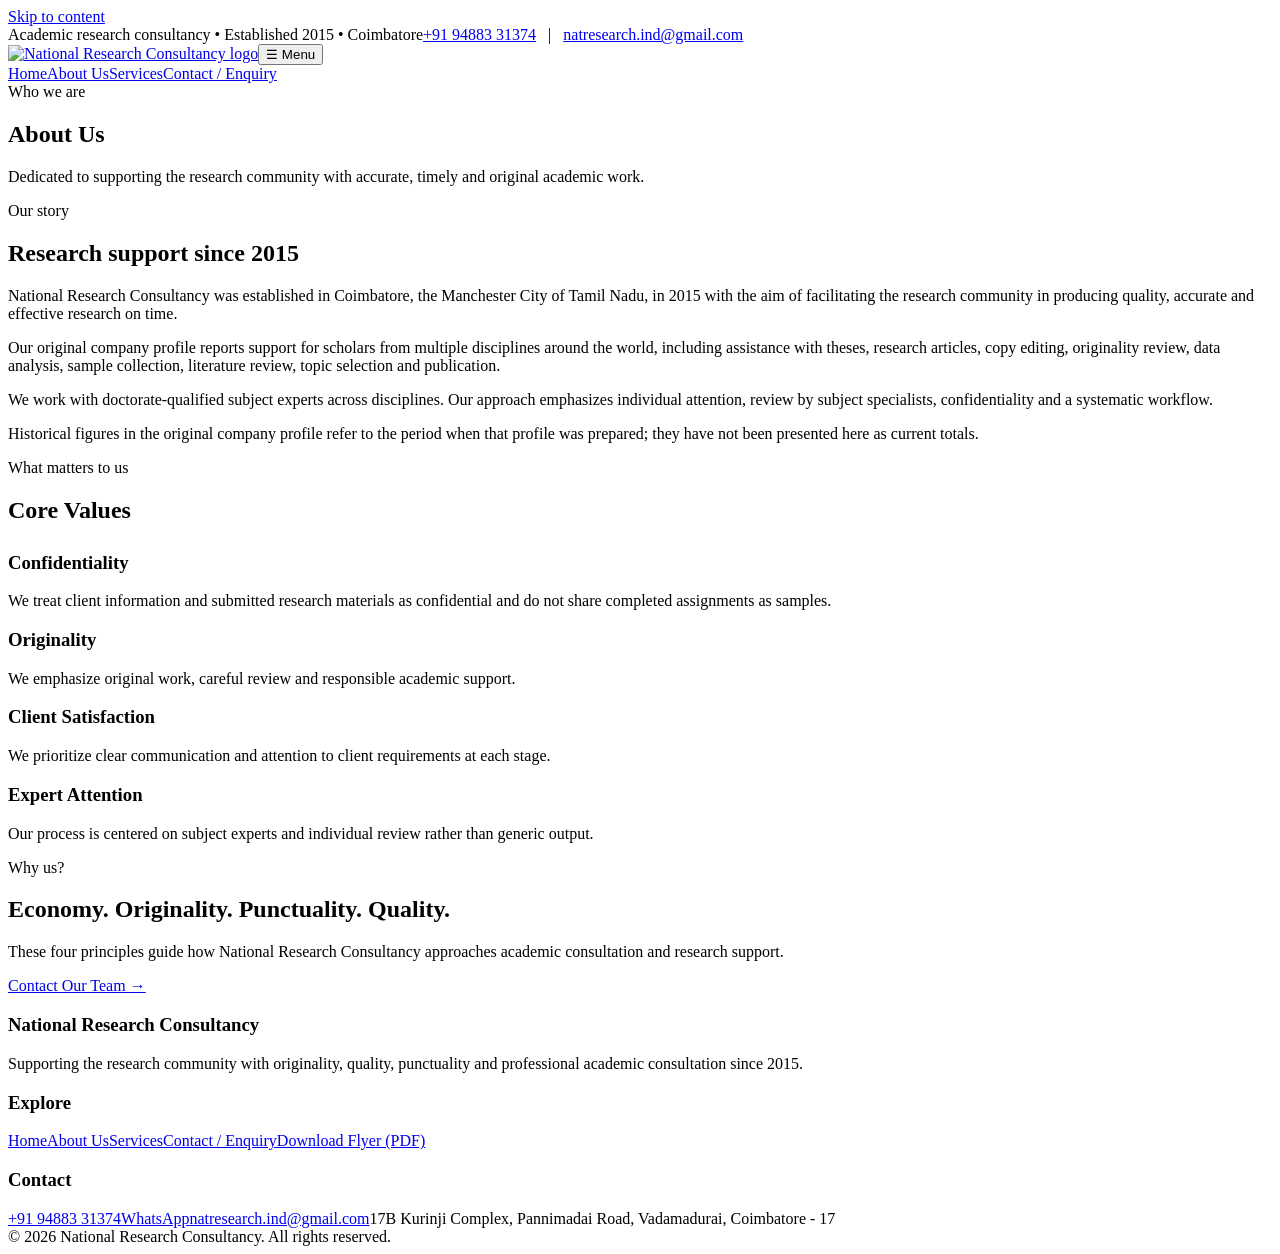
==== about.html @ ffbade4e "Add files via upload" ====
<!doctype html><html lang="en"><head><meta charset="utf-8"><meta name="viewport" content="width=device-width,initial-scale=1"><meta name="description" content="Learn about National Research Consultancy, established in Coimbatore in 2015, and its commitment to originality, confidentiality and quality."><meta name="theme-color" content="#102b52"><title>About Us | National Research Consultancy</title><link rel="icon" href="favicon.ico"><link rel="stylesheet" href="assets/css/style.css"></head><body><a class="skip" href="#main">Skip to content</a><div class="topbar"><div class="container"><span>Academic research consultancy • Established 2015 • Coimbatore</span><span><a href="tel:+919488331374">+91 94883 31374</a> &nbsp; | &nbsp; <a href="mailto:natresearch.ind@gmail.com">natresearch.ind@gmail.com</a></span></div></div><header class="header"><div class="container header-inner"><a class="brand" href="index.html" aria-label="National Research Consultancy home"><img src="assets/images/logo.webp" alt="National Research Consultancy logo"></a><button class="menu-toggle" type="button" aria-expanded="false" aria-controls="site-nav">☰ Menu</button><nav id="site-nav" class="nav" aria-label="Main navigation"><a href="index.html">Home</a><a href="about.html" aria-current="page">About Us</a><a href="services.html">Services</a><a href="contact.html">Contact / Enquiry</a></nav></div></header><main id="main"><section class="page-banner"><div class="container"><span class="eyebrow">Who we are</span><h1>About Us</h1><p>Dedicated to supporting the research community with accurate, timely and original academic work.</p></div></section><section class="section"><div class="container prose"><span class="eyebrow">Our story</span><h2 class="section-title">Research support since 2015</h2><p>National Research Consultancy was established in Coimbatore, the Manchester City of Tamil Nadu, in 2015 with the aim of facilitating the research community in producing quality, accurate and effective research on time.</p><p>Our original company profile reports support for scholars from multiple disciplines around the world, including assistance with theses, research articles, copy editing, originality review, data analysis, sample collection, literature review, topic selection and publication.</p><p>We work with doctorate-qualified subject experts across disciplines. Our approach emphasizes individual attention, review by subject specialists, confidentiality and a systematic workflow.</p><p class="note">Historical figures in the original company profile refer to the period when that profile was prepared; they have not been presented here as current totals.</p></div></section><section class="section section-soft"><div class="container"><span class="eyebrow">What matters to us</span><h2 class="section-title">Core Values</h2><div class="grid grid-2" style="margin-top:28px"><div class="card"><h3>Confidentiality</h3><p>We treat client information and submitted research materials as confidential and do not share completed assignments as samples.</p></div><div class="card"><h3>Originality</h3><p>We emphasize original work, careful review and responsible academic support.</p></div><div class="card"><h3>Client Satisfaction</h3><p>We prioritize clear communication and attention to client requirements at each stage.</p></div><div class="card"><h3>Expert Attention</h3><p>Our process is centered on subject experts and individual review rather than generic output.</p></div></div></div></section><section class="section"><div class="container"><span class="eyebrow">Why us?</span><h2 class="section-title">Economy. Originality. Punctuality. Quality.</h2><p class="lead">These four principles guide how National Research Consultancy approaches academic consultation and research support.</p><div class="actions"><a class="btn btn-navy" href="contact.html">Contact Our Team →</a></div></div></section></main><footer class="footer"><div class="container"><div class="footer-grid"><div><h3>National Research Consultancy</h3><p>Supporting the research community with originality, quality, punctuality and professional academic consultation since 2015.</p></div><div><h3>Explore</h3><div class="footer-links"><a href="index.html">Home</a><a href="about.html" aria-current="page">About Us</a><a href="services.html">Services</a><a href="contact.html">Contact / Enquiry</a><a href="assets/downloads/NRC-Company-Flyer.pdf" download>Download Flyer (PDF)</a></div></div><div><h3>Contact</h3><div class="footer-links"><a href="tel:+919488331374">+91 94883 31374</a><a href="https://wa.me/919488331374" target="_blank" rel="noopener noreferrer">WhatsApp</a><a href="mailto:natresearch.ind@gmail.com">natresearch.ind@gmail.com</a><span>17B Kurinji Complex, Pannimadai Road, Vadamadurai, Coimbatore - 17</span></div></div></div><div class="copyright">© <span data-year>2026</span> National Research Consultancy. All rights reserved.</div></div></footer><script src="assets/js/main.js" defer></script></body></html>
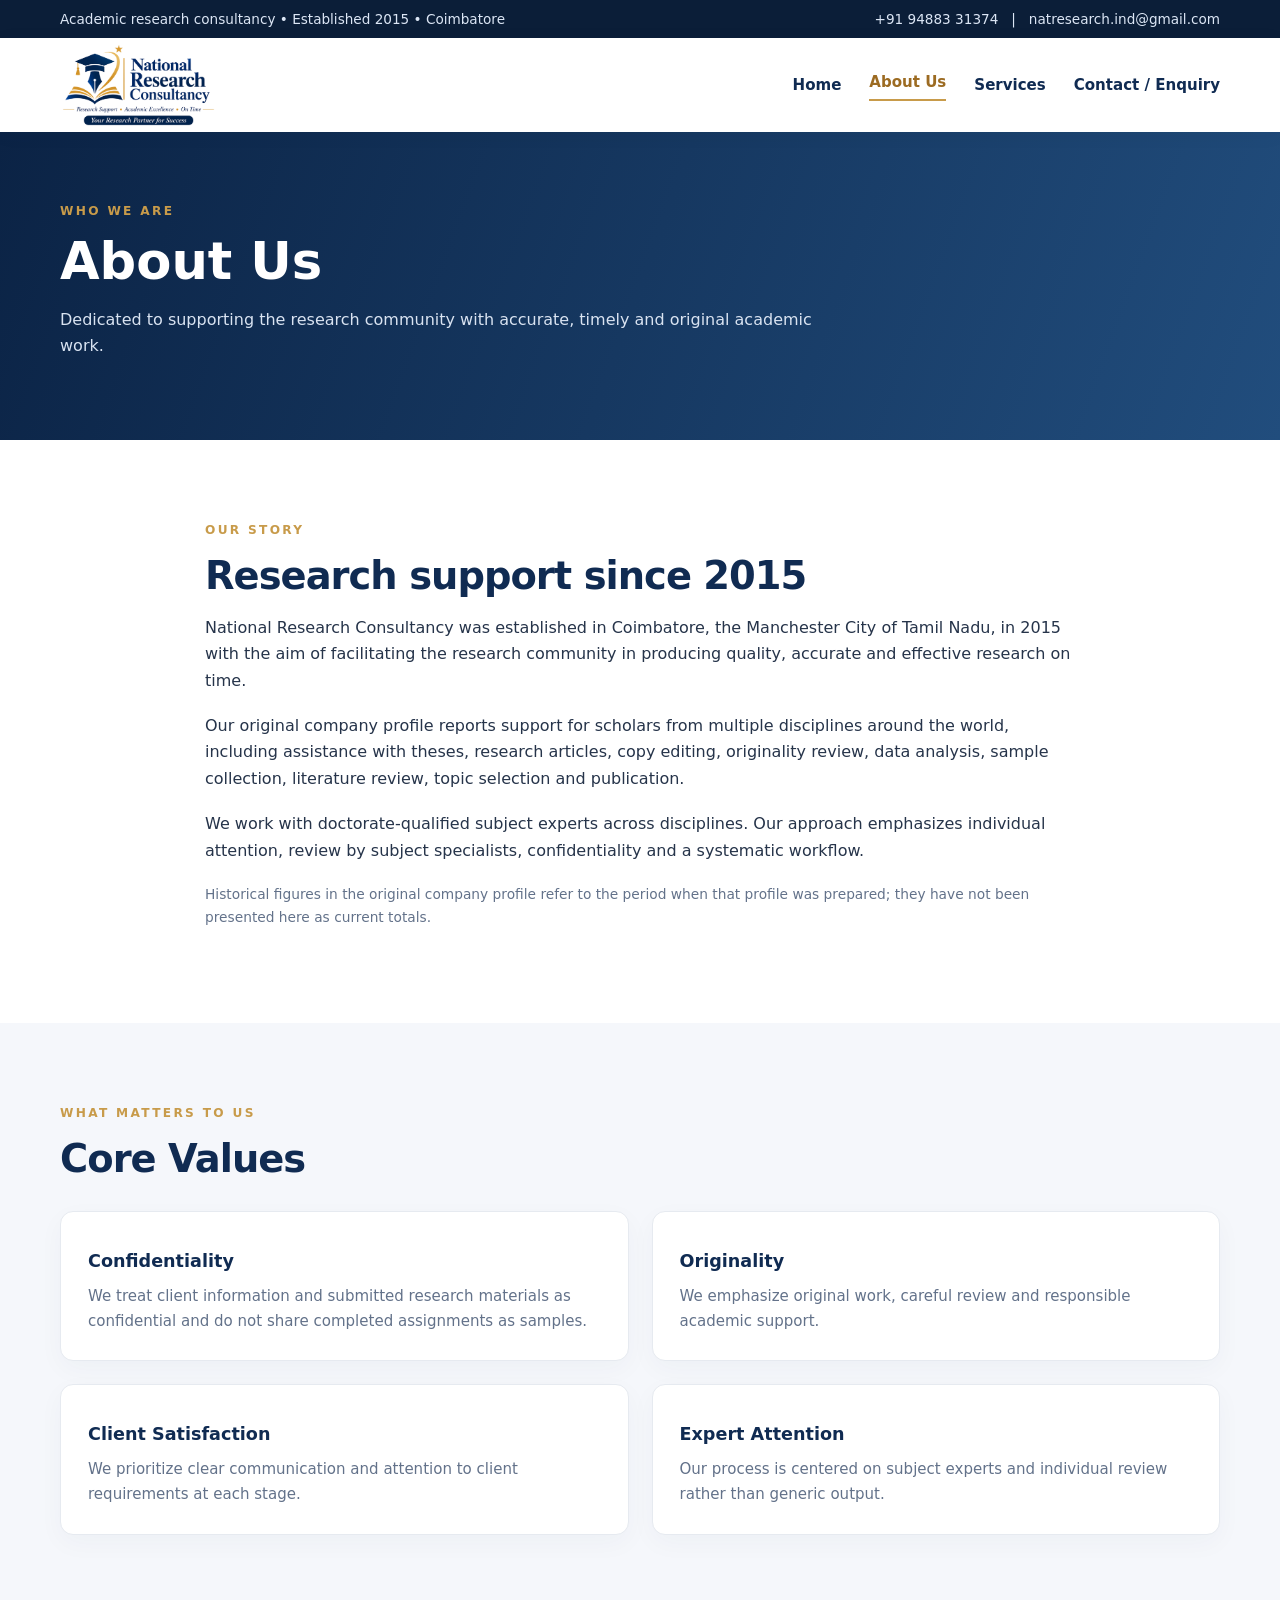
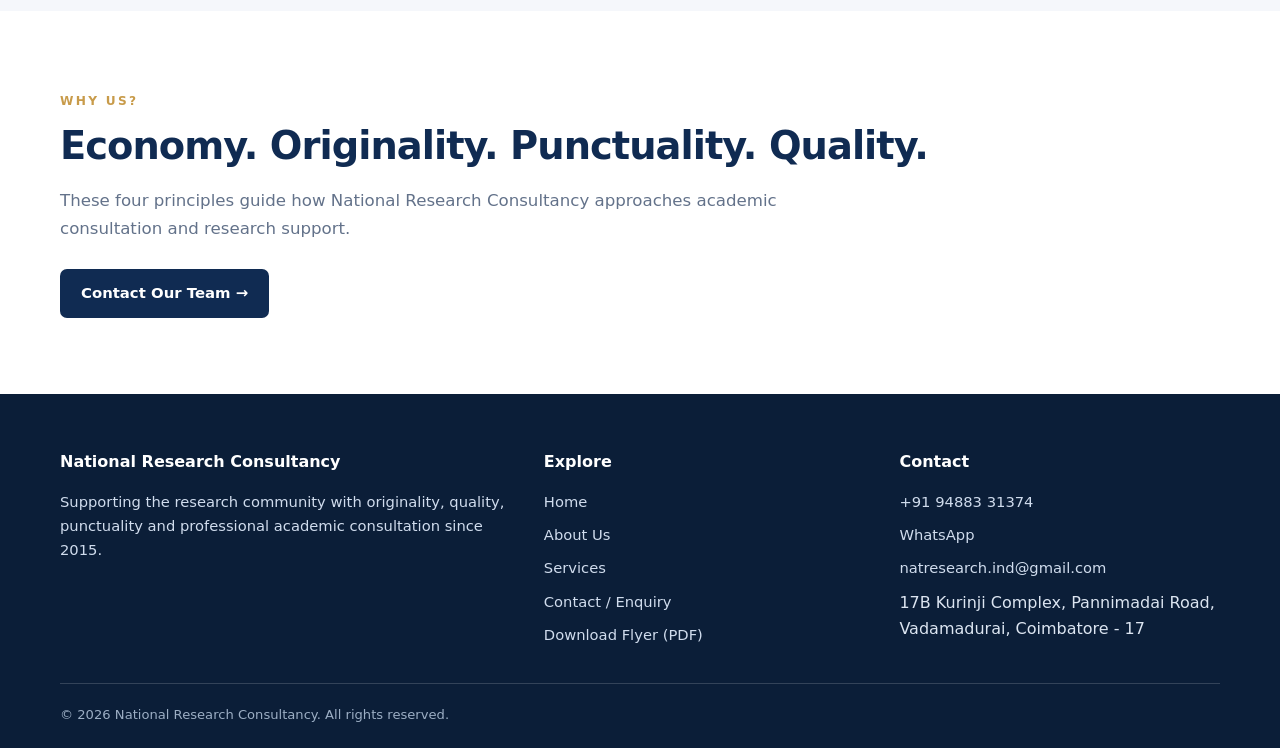
==== commit dbe0229d: "Add files via upload" ====
--- a/about.html
+++ b/about.html
@@ -1 +1 @@
-<!doctype html><html lang="en"><head><meta charset="utf-8"><meta name="viewport" content="width=device-width,initial-scale=1"><meta name="description" content="Learn about National Research Consultancy, established in Coimbatore in 2015, and its commitment to originality, confidentiality and quality."><meta name="theme-color" content="#102b52"><title>About Us | National Research Consultancy</title><link rel="icon" href="favicon.ico"><link rel="stylesheet" href="assets/css/style.css"></head><body><a class="skip" href="#main">Skip to content</a><div class="topbar"><div class="container"><span>Academic research consultancy • Established 2015 • Coimbatore</span><span><a href="tel:+919488331374">+91 94883 31374</a> &nbsp; | &nbsp; <a href="mailto:natresearch.ind@gmail.com">natresearch.ind@gmail.com</a></span></div></div><header class="header"><div class="container header-inner"><a class="brand" href="index.html" aria-label="National Research Consultancy home"><img src="assets/images/logo.webp" alt="National Research Consultancy logo"></a><button class="menu-toggle" type="button" aria-expanded="false" aria-controls="site-nav">☰ Menu</button><nav id="site-nav" class="nav" aria-label="Main navigation"><a href="index.html">Home</a><a href="about.html" aria-current="page">About Us</a><a href="services.html">Services</a><a href="contact.html">Contact / Enquiry</a></nav></div></header><main id="main"><section class="page-banner"><div class="container"><span class="eyebrow">Who we are</span><h1>About Us</h1><p>Dedicated to supporting the research community with accurate, timely and original academic work.</p></div></section><section class="section"><div class="container prose"><span class="eyebrow">Our story</span><h2 class="section-title">Research support since 2015</h2><p>National Research Consultancy was established in Coimbatore, the Manchester City of Tamil Nadu, in 2015 with the aim of facilitating the research community in producing quality, accurate and effective research on time.</p><p>Our original company profile reports support for scholars from multiple disciplines around the world, including assistance with theses, research articles, copy editing, originality review, data analysis, sample collection, literature review, topic selection and publication.</p><p>We work with doctorate-qualified subject experts across disciplines. Our approach emphasizes individual attention, review by subject specialists, confidentiality and a systematic workflow.</p><p class="note">Historical figures in the original company profile refer to the period when that profile was prepared; they have not been presented here as current totals.</p></div></section><section class="section section-soft"><div class="container"><span class="eyebrow">What matters to us</span><h2 class="section-title">Core Values</h2><div class="grid grid-2" style="margin-top:28px"><div class="card"><h3>Confidentiality</h3><p>We treat client information and submitted research materials as confidential and do not share completed assignments as samples.</p></div><div class="card"><h3>Originality</h3><p>We emphasize original work, careful review and responsible academic support.</p></div><div class="card"><h3>Client Satisfaction</h3><p>We prioritize clear communication and attention to client requirements at each stage.</p></div><div class="card"><h3>Expert Attention</h3><p>Our process is centered on subject experts and individual review rather than generic output.</p></div></div></div></section><section class="section"><div class="container"><span class="eyebrow">Why us?</span><h2 class="section-title">Economy. Originality. Punctuality. Quality.</h2><p class="lead">These four principles guide how National Research Consultancy approaches academic consultation and research support.</p><div class="actions"><a class="btn btn-navy" href="contact.html">Contact Our Team →</a></div></div></section></main><footer class="footer"><div class="container"><div class="footer-grid"><div><h3>National Research Consultancy</h3><p>Supporting the research community with originality, quality, punctuality and professional academic consultation since 2015.</p></div><div><h3>Explore</h3><div class="footer-links"><a href="index.html">Home</a><a href="about.html" aria-current="page">About Us</a><a href="services.html">Services</a><a href="contact.html">Contact / Enquiry</a><a href="assets/downloads/NRC-Company-Flyer.pdf" download>Download Flyer (PDF)</a></div></div><div><h3>Contact</h3><div class="footer-links"><a href="tel:+919488331374">+91 94883 31374</a><a href="https://wa.me/919488331374" target="_blank" rel="noopener noreferrer">WhatsApp</a><a href="mailto:natresearch.ind@gmail.com">natresearch.ind@gmail.com</a><span>17B Kurinji Complex, Pannimadai Road, Vadamadurai, Coimbatore - 17</span></div></div></div><div class="copyright">© <span data-year>2026</span> National Research Consultancy. All rights reserved.</div></div></footer><script src="assets/js/main.js" defer></script></body></html>+<!doctype html><html lang="en"><head><meta charset="utf-8"><meta name="viewport" content="width=device-width,initial-scale=1"><meta name="description" content="Learn about National Research Consultancy, established in Coimbatore in 2015, and its commitment to originality, confidentiality and quality."><meta name="theme-color" content="#102b52"><title>About Us | National Research Consultancy</title><link rel="icon" href="favicon.ico"><link rel="stylesheet" href="style.css"></head><body><a class="skip" href="#main">Skip to content</a><div class="topbar"><div class="container"><span>Academic research consultancy • Established 2015 • Coimbatore</span><span><a href="tel:+919488331374">+91 94883 31374</a> &nbsp; | &nbsp; <a href="mailto:natresearch.ind@gmail.com">natresearch.ind@gmail.com</a></span></div></div><header class="header"><div class="container header-inner"><a class="brand" href="index.html" aria-label="National Research Consultancy home"><img src="logo.webp" alt="National Research Consultancy logo"></a><button class="menu-toggle" type="button" aria-expanded="false" aria-controls="site-nav">☰ Menu</button><nav id="site-nav" class="nav" aria-label="Main navigation"><a href="index.html">Home</a><a href="about.html" aria-current="page">About Us</a><a href="services.html">Services</a><a href="contact.html">Contact / Enquiry</a></nav></div></header><main id="main"><section class="page-banner"><div class="container"><span class="eyebrow">Who we are</span><h1>About Us</h1><p>Dedicated to supporting the research community with accurate, timely and original academic work.</p></div></section><section class="section"><div class="container prose"><span class="eyebrow">Our story</span><h2 class="section-title">Research support since 2015</h2><p>National Research Consultancy was established in Coimbatore, the Manchester City of Tamil Nadu, in 2015 with the aim of facilitating the research community in producing quality, accurate and effective research on time.</p><p>Our original company profile reports support for scholars from multiple disciplines around the world, including assistance with theses, research articles, copy editing, originality review, data analysis, sample collection, literature review, topic selection and publication.</p><p>We work with doctorate-qualified subject experts across disciplines. Our approach emphasizes individual attention, review by subject specialists, confidentiality and a systematic workflow.</p><p class="note">Historical figures in the original company profile refer to the period when that profile was prepared; they have not been presented here as current totals.</p></div></section><section class="section section-soft"><div class="container"><span class="eyebrow">What matters to us</span><h2 class="section-title">Core Values</h2><div class="grid grid-2" style="margin-top:28px"><div class="card"><h3>Confidentiality</h3><p>We treat client information and submitted research materials as confidential and do not share completed assignments as samples.</p></div><div class="card"><h3>Originality</h3><p>We emphasize original work, careful review and responsible academic support.</p></div><div class="card"><h3>Client Satisfaction</h3><p>We prioritize clear communication and attention to client requirements at each stage.</p></div><div class="card"><h3>Expert Attention</h3><p>Our process is centered on subject experts and individual review rather than generic output.</p></div></div></div></section><section class="section"><div class="container"><span class="eyebrow">Why us?</span><h2 class="section-title">Economy. Originality. Punctuality. Quality.</h2><p class="lead">These four principles guide how National Research Consultancy approaches academic consultation and research support.</p><div class="actions"><a class="btn btn-navy" href="contact.html">Contact Our Team →</a></div></div></section></main><footer class="footer"><div class="container"><div class="footer-grid"><div><h3>National Research Consultancy</h3><p>Supporting the research community with originality, quality, punctuality and professional academic consultation since 2015.</p></div><div><h3>Explore</h3><div class="footer-links"><a href="index.html">Home</a><a href="about.html" aria-current="page">About Us</a><a href="services.html">Services</a><a href="contact.html">Contact / Enquiry</a><a href="NRC-Company-Flyer.pdf" download>Download Flyer (PDF)</a></div></div><div><h3>Contact</h3><div class="footer-links"><a href="tel:+919488331374">+91 94883 31374</a><a href="https://wa.me/919488331374" target="_blank" rel="noopener noreferrer">WhatsApp</a><a href="mailto:natresearch.ind@gmail.com">natresearch.ind@gmail.com</a><span>17B Kurinji Complex, Pannimadai Road, Vadamadurai, Coimbatore - 17</span></div></div></div><div class="copyright">© <span data-year>2026</span> National Research Consultancy. All rights reserved.</div></div></footer><script src="main.js" defer></script></body></html>
--- a/style.css
+++ b/style.css
@@ -0,0 +1 @@
+:root{--navy:#102b52;--deep:#0b1e38;--gold:#c89b4a;--text:#26344a;--muted:#63728a;--line:#e6eaf0;--soft:#f5f7fb;--white:#fff}*{box-sizing:border-box}html{scroll-behavior:smooth}body{margin:0;color:var(--text);font:16px/1.65 system-ui,-apple-system,'Segoe UI',Arial,sans-serif;background:#fff}a{color:inherit;text-decoration:none}button{font:inherit}img{max-width:100%;display:block}.container{width:min(1160px,calc(100% - 40px));margin:auto}.skip{position:absolute;left:-9999px;top:10px;background:white;padding:10px;z-index:20}.skip:focus{left:10px}.topbar{background:var(--deep);color:#dce6f5;font-size:.85rem}.topbar .container{display:flex;justify-content:space-between;gap:14px;padding:8px 0;flex-wrap:wrap}.topbar a:hover,.footer a:hover{color:#e5ba70}.header{background:white;box-shadow:0 3px 18px #152b4b0c;position:sticky;top:0;z-index:10}.header-inner{display:flex;justify-content:space-between;align-items:center;gap:20px;min-height:94px}.brand img{width:255px;height:86px;object-fit:contain;object-position:left center}.nav{display:flex;align-items:center;gap:28px}.nav a{font-size:.94rem;font-weight:650;color:var(--navy)}.nav a:hover,.nav a[aria-current=page]{color:#9c6b22}.nav a[aria-current=page]{border-bottom:2px solid var(--gold);padding-bottom:5px}.menu-toggle{display:none;border:1px solid var(--line);border-radius:8px;background:white;padding:8px 12px;color:var(--navy);cursor:pointer}.hero{background:linear-gradient(115deg,#0b2345 0%,#173b68 68%,#234d79 100%);color:white;overflow:hidden;position:relative}.hero:after{content:'';position:absolute;right:-130px;top:-140px;width:560px;height:560px;border:75px solid #ffffff09;border-radius:50%}.hero-inner{min-height:470px;display:grid;grid-template-columns:1.35fr .65fr;align-items:center;gap:50px;padding:75px 0;position:relative;z-index:1}.eyebrow{font-size:.76rem;text-transform:uppercase;letter-spacing:.19em;color:var(--gold);font-weight:800}.hero h1{font-size:clamp(2.25rem,4.6vw,4.2rem);line-height:1.14;letter-spacing:-.035em;max-width:750px;margin:15px 0 20px}.hero p{color:#dce6f2;font-size:1.08rem;max-width:630px}.hero-panel{background:#ffffff12;border:1px solid #ffffff3b;border-radius:20px;padding:30px;backdrop-filter:blur(5px)}.hero-panel h3{color:#fff;margin-top:0}.hero-panel p{font-size:.94rem}.hero-panel .line{height:1px;background:#ffffff30;margin:17px 0}.actions{display:flex;gap:13px;flex-wrap:wrap;margin-top:27px}.btn{display:inline-flex;align-items:center;justify-content:center;padding:12px 21px;border-radius:7px;font-weight:750;font-size:.93rem;transition:transform .2s,background .2s;gap:8px}.btn:hover{transform:translateY(-2px)}.btn-gold{background:var(--gold);color:#15243c}.btn-gold:hover{background:#e1b76b}.btn-outline{border:1px solid #ffffff88;color:white}.btn-outline:hover{background:#ffffff15}.btn-navy{background:var(--navy);color:white}.btn-navy:hover{background:#244d80}.section{padding:76px 0}.section-soft{background:var(--soft)}.section-title{font-size:clamp(1.8rem,3vw,2.5rem);line-height:1.25;letter-spacing:-.025em;color:var(--navy);margin:9px 0 15px}.lead{color:var(--muted);max-width:760px;font-size:1.04rem}.grid{display:grid;gap:23px}.grid-3{grid-template-columns:repeat(3,minmax(0,1fr))}.grid-2{grid-template-columns:repeat(2,minmax(0,1fr))}.card{background:#fff;border:1px solid var(--line);border-radius:13px;padding:27px;box-shadow:0 8px 26px #122c4809}.card h3{color:var(--navy);margin:8px 0;font-size:1.1rem}.card p{color:var(--muted);font-size:.94rem;margin:0}.card .number{color:#b08235;font-size:.78rem;font-weight:800;letter-spacing:.12em}.feature-band{display:grid;grid-template-columns:repeat(4,1fr);gap:14px;margin-top:38px}.feature{padding:20px 14px;border-left:3px solid var(--gold);background:white;box-shadow:0 6px 25px #142c4b0a}.feature strong{display:block;color:var(--navy)}.feature span{color:var(--muted);font-size:.85rem}.page-banner{background:linear-gradient(110deg,#0b2345,#214d7d);padding:65px 0;color:white}.page-banner h1{font-size:clamp(2rem,4vw,3.2rem);margin:8px 0 10px;line-height:1.15}.page-banner p{color:#d9e3f1;max-width:760px}.prose{max-width:870px}.prose p{margin:0 0 19px}.service-list{display:grid;grid-template-columns:repeat(2,minmax(0,1fr));gap:12px 22px;padding:0;list-style:none;margin-top:30px}.service-list li{background:#fff;border:1px solid var(--line);border-radius:9px;padding:15px 17px;display:flex;gap:12px;align-items:flex-start}.service-list li:before{content:'✓';font-weight:900;color:#b58230}.contact-grid{display:grid;grid-template-columns:.85fr 1.15fr;gap:30px;align-items:start}.info-row{border-bottom:1px solid var(--line);padding:15px 0}.info-row strong{display:block;color:var(--navy);font-size:.87rem}.info-row a{overflow-wrap:anywhere}.form-shell{border:1px solid var(--line);border-radius:13px;overflow:hidden;background:#fff;box-shadow:0 8px 25px #142c4b12}.form-shell iframe{display:block;width:100%;height:900px;border:0}.download-box{display:flex;justify-content:space-between;align-items:center;gap:20px;background:var(--navy);color:white;padding:34px;border-radius:16px}.download-box h2{margin:0 0 7px}.download-box p{margin:0;color:#d6e1f0}.footer{background:#0b1e38;color:#dce5f1;padding:55px 0 22px}.footer-grid{display:grid;grid-template-columns:1.4fr 1fr 1fr;gap:35px}.footer h3{color:#fff;font-size:1rem;margin:0 0 15px}.footer p,.footer a{font-size:.92rem;color:#d0dced}.footer-links{display:grid;gap:9px}.copyright{border-top:1px solid #ffffff2a;margin-top:36px;padding-top:20px;color:#9caec4;font-size:.82rem}.note{font-size:.86rem;color:var(--muted)}@media(max-width:850px){.hero-inner{grid-template-columns:1fr;gap:24px}.hero-panel{max-width:530px}.grid-3{grid-template-columns:repeat(2,1fr)}.feature-band{grid-template-columns:repeat(2,1fr)}.contact-grid{grid-template-columns:1fr}.footer-grid{grid-template-columns:1fr 1fr}.menu-toggle{display:block}.nav{display:none;position:absolute;top:100%;left:0;right:0;background:#fff;padding:18px 25px;box-shadow:0 14px 20px #132f501a;flex-direction:column;align-items:flex-start;gap:16px}.nav.open{display:flex}}@media(max-width:570px){.container{width:min(100% - 30px,1160px)}.topbar .container{gap:3px}.header-inner{min-height:76px}.brand img{width:185px;height:70px}.hero-inner{padding:56px 0;min-height:auto}.section{padding:54px 0}.grid-3,.grid-2,.service-list,.footer-grid{grid-template-columns:1fr}.feature-band{grid-template-columns:repeat(2,1fr)}.download-box{flex-direction:column;align-items:flex-start;padding:25px}.form-shell iframe{height:1000px}}
